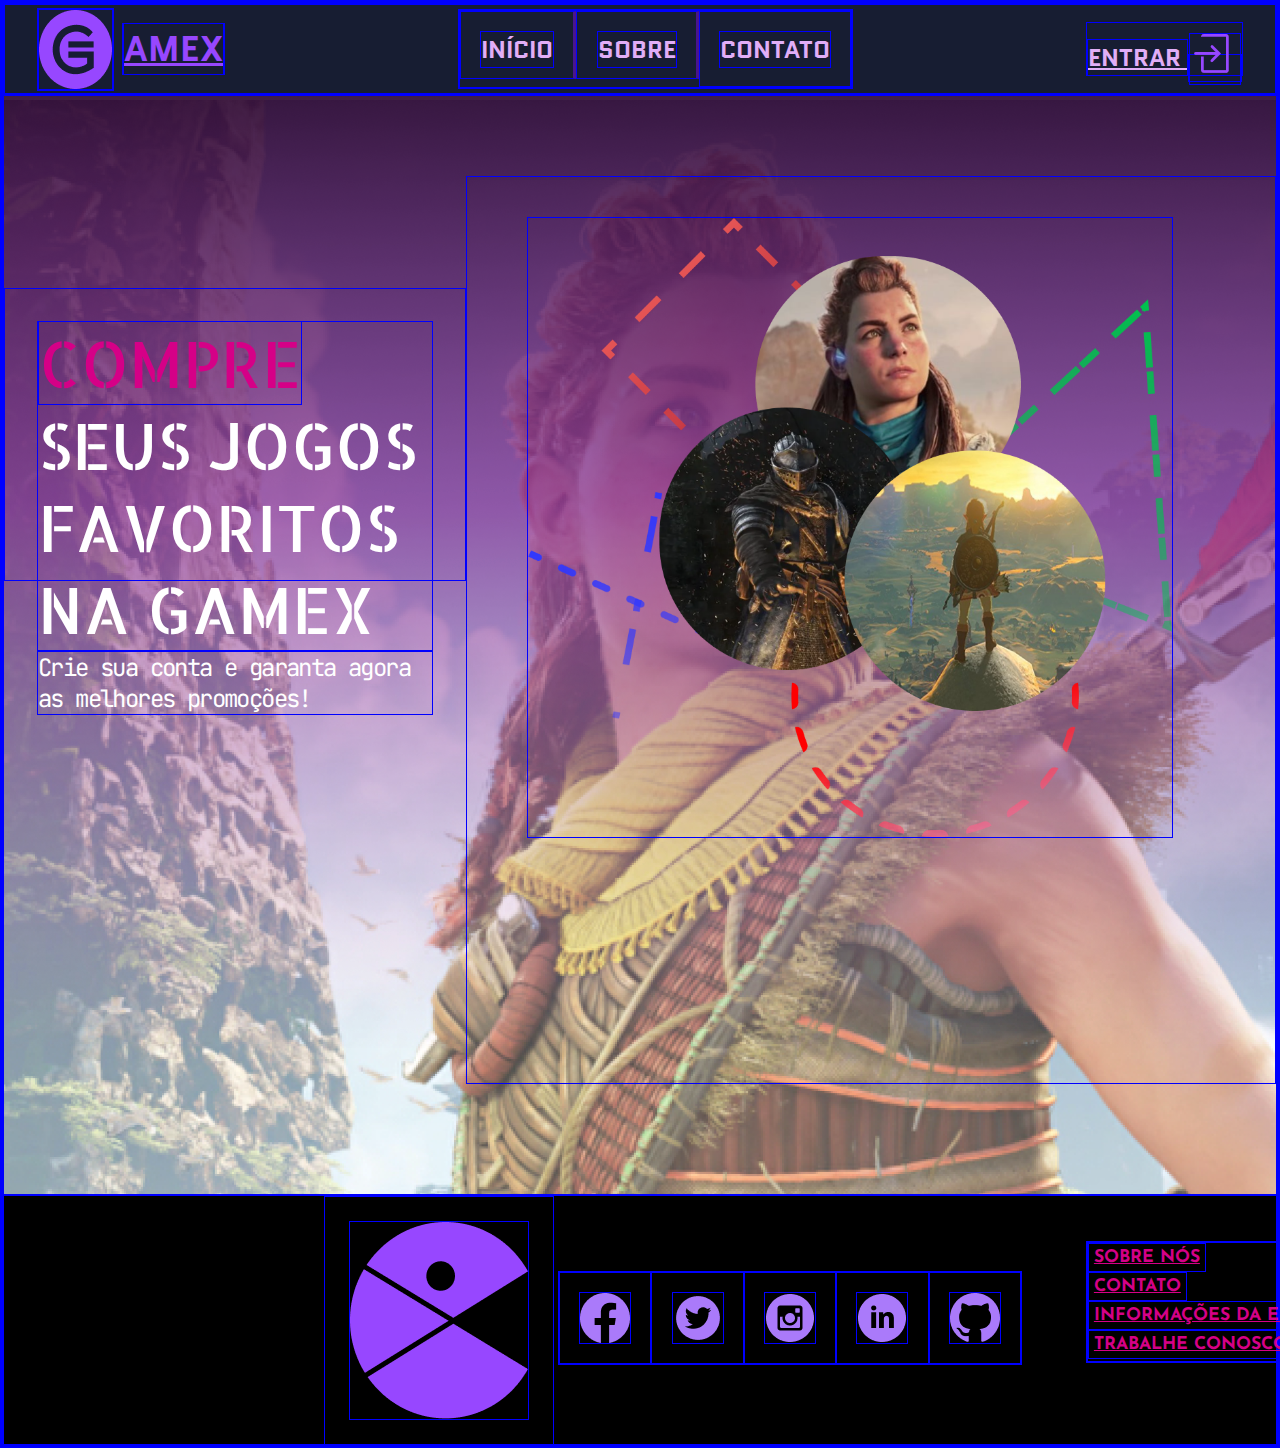
==== index.html @ 3c316b85 "Site finalizado para desktop, finalizando media queries para ser responsivo" ====
<!DOCTYPE html>
<html lang="pt-br">

<head>
    <!-- Meta tags Obrigatórias -->
    <meta charset="utf-8">
    <meta name="viewport" content="width=device-width, initial-scale=1, shrink-to-fit=no">

    <!-- Bootstrap CSS -->
    <link rel="stylesheet" href="https://stackpath.bootstrapcdn.com/bootstrap/4.1.3/css/bootstrap.min.css" integrity="sha384-MCw98/SFnGE8fJT3GXwEOngsV7Zt27NXFoaoApmYm81iuXoPkFOJwJ8ERdknLPMO" crossorigin="anonymous">

    <!-- Font Awesome -->
    <link rel="stylesheet" href="https://use.fontawesome.com/releases/v5.3.1/css/all.css" integrity="sha384-mzrmE5qonljUremFsqc01SB46JvROS7bZs3IO2EmfFsd15uHvIt+Y8vEf7N7fWAU" crossorigin="anonymous">

    <!-- HTML5Shiv -->
    <!--[if lt IE 9]>
      <script src="https://oss.maxcdn.com/html5shiv/3.7.2/html5shiv.min.js"></script>
    <![endif]-->

    <!-- Estilo customizado -->
    <link rel="stylesheet" type="text/css" href="styles.css">



    <title>Stream Search</title>
</head>

<body>

    <main class="container-fluid">
        <header id="header">
            <nav id="navbar">
                <div class="icon">
                    <img src="images/icon2.png">
                </div>
                <div class="logo">
                    <a href="" class="quantico">
                        ameX
                    </a>
                </div>
                <div class="menu quantico">
                    <ul>
                        <li class="border-menu">
                            <a href="">Início</a>
                        </li>
                        <li class="border-menu">
                            <a href="">Sobre</a>
                        </li>
                        <li>
                            <a href="">Contato</a>
                        </li>
                    </ul>
                </div>


                <div class="login">
                    <a href="#" class="quantico">
                        Entrar
                    </a>
                    <a href="" class="img-login"><img src="images/icon-login.png"></a>
                </div>
            </nav>
        </header>

        <section class="conteudo-text">
            <div class="col-5 text1 allerta aumenta-txt">
                <h1 class="">
                    <span>COMPRE</span> SEUS JOGOS FAVORITOS NA GAMEX
                </h1>
                <p class="jet">
                    Crie sua conta e garanta agora as melhores promoções!
                </p>
            </div>
            <div class="img-game retira-img diminuir-width">
                <img src="images/imagem-games.png" class="img-principal diminui-img diminui-img2 diminui-img3 aumentar-img retira-img">
            </div>
        </section>
        <footer id="footer">
            <div id="img-footer">
                <img src="images/icon-footer.png">
            </div>
            <div id="icons-redes">
                <a href=""><img src="images/fbicon.png"></a>
                <a href=""><img src="images/tticon.png"></a>
                <a href=""><img src="images/instaicon.png"></a>
                <a href=""><img src="images/linkicon.png"></a>
                <a href=""><img src="images/giticon.png"></a>
            </div>
            <div id="conteudo-footer" class="josefin">
                <p>
                    <a href="">Sobre nós</a><br>
                    <a href="">Contato</a><br>
                    <a href="">Informações da empresa</a><br>
                    <a href="">Trabalhe conosco</a>
                </p>
            </div>
            <div id="conteudo-footer2" class="josefin">
                <p>
                    <a href="">FAQ</a><br>
                    <a href="">Suporte</a><br>
                    <a href="">CHAT</a>

                </p>
            </div>
        </footer>



    </main>








    <!-- JavaScript (Opcional) -->
    <!-- jQuery primeiro, depois Popper.js, depois Bootstrap JS -->
    <script src="https://code.jquery.com/jquery-3.3.1.slim.min.js" integrity="sha384-q8i/X+965DzO0rT7abK41JStQIAqVgRVzpbzo5smXKp4YfRvH+8abtTE1Pi6jizo" crossorigin="anonymous"></script>
    <script src="https://cdnjs.cloudflare.com/ajax/libs/popper.js/1.14.3/umd/popper.min.js" integrity="sha384-ZMP7rVo3mIykV+2+9J3UJ46jBk0WLaUAdn689aCwoqbBJiSnjAK/l8WvCWPIPm49" crossorigin="anonymous"></script>
    <script src="https://stackpath.bootst\rapcdn.com/bootstrap/4.1.3/js/bootstrap.min.js" integrity="sha384-ChfqqxuZUCnJSK3+MXmPNIyE6ZbWh2IMqE241rYiqJxyMiZ6OW/JmZQ5stwEULTy" crossorigin="anonymous"></script>

    <script type="text/javascript">
    </script>

</body>

</html>
---- styles.css ----
@import url('https://fonts.googleapis.com/css2?family=Allerta+Stencil&family=JetBrains+Mono:ital,wght@0,500;1,500&family=Josefin+Sans:ital,wght@0,300;0,400;0,500;1,600&family=Overpass+Mono:wght@600;700&family=Quantico:ital,wght@0,400;0,700;1,400&family=VT323&display=swap');
    /* fonts */
    
    .allerta {
        font-family: 'Allerta Stencil', sans-serif;
    }
    
    .jet {
        font-family: 'JetBrains Mono', monospace;
    }
    
    .josefin {
        font-family: 'Josefin Sans', sans-serif;
    }
    
    .overpass {
        font-family: 'Overpass Mono', monospace;
    }
    
    .quantico {
        font-family: 'Quantico', sans-serif;
        font-weight: 700;
    }
    
    .vt {
        font-family: 'VT323', monospace;
    }
    /* body */
    
    * {
        margin: 0;
        padding: 0;
        border: 1px solid blue;
        box-sizing: border-box;
        color: white;
        text-transform: uppercase;
    }
    
    body {}
    
    .degrade {
        background-color: linear-gradient(180deg, rgba(47, 10, 53, 0.92) 0%, rgba(132, 43, 147, 0.72) 43.49%, rgba(182, 127, 191, 0.01) 100%);
    }
    
    .container-fluid {
        padding-left: 0;
        padding-right: 0;
    }
    /* navbar */
    
    #navbar {
        width: 100%;
        height: 90px;
        background: #171D32;
        display: inline-flex;
        align-items: center;
    }
    
    #navbar ul {
        list-style: none;
        overflow: hidden;
        margin-bottom: 0px;
    }
    
    #navbar ul li {
        float: left;
        padding: 1.2rem;
        transition: all 0.2s;
    }
    
    #navbar ul li:hover {
        margin-top: 5px;
    }
    
    #navbar ul li a {
        text-decoration: none;
        text-align: center;
        color: #E1AEF7;
        transition: all 0.5s;
    }
    
    #navbar ul li a:hover {
        text-decoration: none;
        text-align: center;
        color: #9747FF;
    }
    
    .menu {
        display: flex;
        position: relative;
        align-items: center;
        justify-content: center;
        margin: auto;
        font-size: 1.5rem;
        font-weight: 700;
    }
    
    .icon {
        position: relative;
        margin-left: 2rem;
    }
    
    .login {
        position: relative;
        margin-right: 2rem;
    }
    
    .logo {
        font-size: 2.2rem;
        color: #9747FF;
        margin-left: 0.50rem;
    }
    
    .logo a {
        font-size: 2.2rem;
        color: #9747FF;
        transition: all 0.5s;
    }
    
    .logo a:hover {
        font-size: 2.2rem;
        color: #E1AEF7;
        text-decoration: none;
    }
    
    .login a {
        color: #E1AEF7;
        transition: all 0.2s;
        font-size: 1.5rem;
    }
    
    .login a:hover {
        color: #9747FF;
        text-decoration: none;
    }
    
    .img-login {
        position: relative;
        top: 10px;
    }
    /* efeitos */
    
    .border-menu {
        border-right: 3px solid #49158d;
        height: 4.2rem;
    }
    /* conteudo */
    
    .conteudo-text {
        display: flex;
        height: 1100px;
        background-image: url(images/body-horizon2.png);
    }
    
    .text1 {
        margin-top: 12rem;
        padding: 2rem;
        height: 293px;
    }
    
    .text1 h1 {
        font-size: 4rem;
        font-weight: 400;
    }
    
    .text1 span {
        color: rgb(213, 0, 135);
    }
    
    .text1 p {
        font-size: 1.5rem;
        text-transform: none;
        letter-spacing: -0.1rem;
    }
    
    .img-game {
        margin-top: 5rem;
        height: 908px;
    }
    /* footer */
    
    #footer {
        height: 250px;
        background: #000;
        padding-left: 20rem;
    }
    
    #img-footer {
        display: inline-flex;
        padding: 1.5rem;
    }
    
    #icons-redes {
        display: inline-flex;
        position: relative;
        top: -80px;
    }
    
    #icons-redes a {
        padding: 1.2rem;
        position: relative;
    }
    
    img {
        vertical-align: bottom;
    }
    
    #conteudo-footer {
        width: 300px;
        height: 122px;
        display: inline-flex;
        position: absolute;
        margin-top: 2.8rem;
        margin-left: 4rem;
        font-size: 1.1rem;
    }
    
    #conteudo-footer p a {
        color: rgb(213, 0, 135);
        display: inline-flex;
        padding: 5px;
        font-weight: 700;
        transition: all 0.5s;
    }
    
    #conteudo-footer p a:hover {
        margin-left: 10px;
        color: #9747FF;
        text-decoration: none;
        background-color: #fff;
        border-radius: 10px;
        box-shadow: 2px 2px 5px rgb(213, 0, 135);
    }
    
    #conteudo-footer2 {
        width: 300px;
        height: 122px;
        display: inline-flex;
        margin-top: 2.8rem;
        float: right;
        margin-left: 25rem;
        font-size: 1.1rem;
        position: absolute;
    }
    
    #conteudo-footer2 p a {
        color: rgb(213, 0, 135);
        display: inline-flex;
        padding: 5px;
        font-weight: 700;
        transition: all 0.5s;
    }
    
    #conteudo-footer2 p a:hover {
        margin-left: 10px;
        color: #9747FF;
        text-decoration: none;
        background-color: #fff;
        border-radius: 10px;
        box-shadow: 2px 2px 5px rgb(213, 0, 135);
    }
    
    #border {
        border: 4px solid #f74df7;
        height: 30px;
        display: inline-flex;
    }
    /* media queries */
    
    .col-1 {
        width: 8.33%;
    }
    
    .col-2 {
        width: 16.66%;
    }
    
    .col-3 {
        width: 25%;
    }
    
    .col-4 {
        width: 33.33%;
    }
    
    .col-5 {
        width: 41.66%;
    }
    
    .col-6 {
        width: 50%;
    }
    
    .col-7 {
        width: 58.33%;
    }
    
    .col-8 {
        width: 66.66%;
    }
    
    .col-9 {
        width: 75%;
    }
    
    .col-10 {
        width: 83.33%;
    }
    
    .col-11 {
        width: 91.66%;
    }
    
    .col-12 {
        width: 100%;
    }
    
    @media screen and (max-width: 1693px) {
        .diminui-img {
            width: 90%;
            border: 1px solid blue;
        }
    }
    
    @media screen and (max-width: 1293px) {
        .diminui-img2 {
            width: 80%;
            top: 40px;
            left: 60px;
            position: relative;
        }
    }
    
    @media (max-width: 1262px) {
        .diminui-img3 {
            top: 80px;
            position: relative;
        }
    }
    
    @media (max-width: 818px) {
        .retira-img {
            /* margin-top: 50%;
            margin-right: 90px; */
        }
        .diminuir-width {
            height: 400px;
            width: 300px;
            margin-top: 30rem;
        }
        .aumentar-img {
            width: 400px;
            left: -250px;
        }
        .aumenta-txt {
            font-size: 3rem;
            width: 900px;
            display: block;
            position: relative;
            margin-left: 8rem;
            margin-top: 15rem;
            height: 300px;
        }
        .aumenta-txt h1 {
            font-size: 3rem;
            width: 30rem;
            text-align: center;
        }
        .aumenta-txt p {
            font-size: 1.5rem;
            width: 30rem;
            text-align: center;
        }
    }
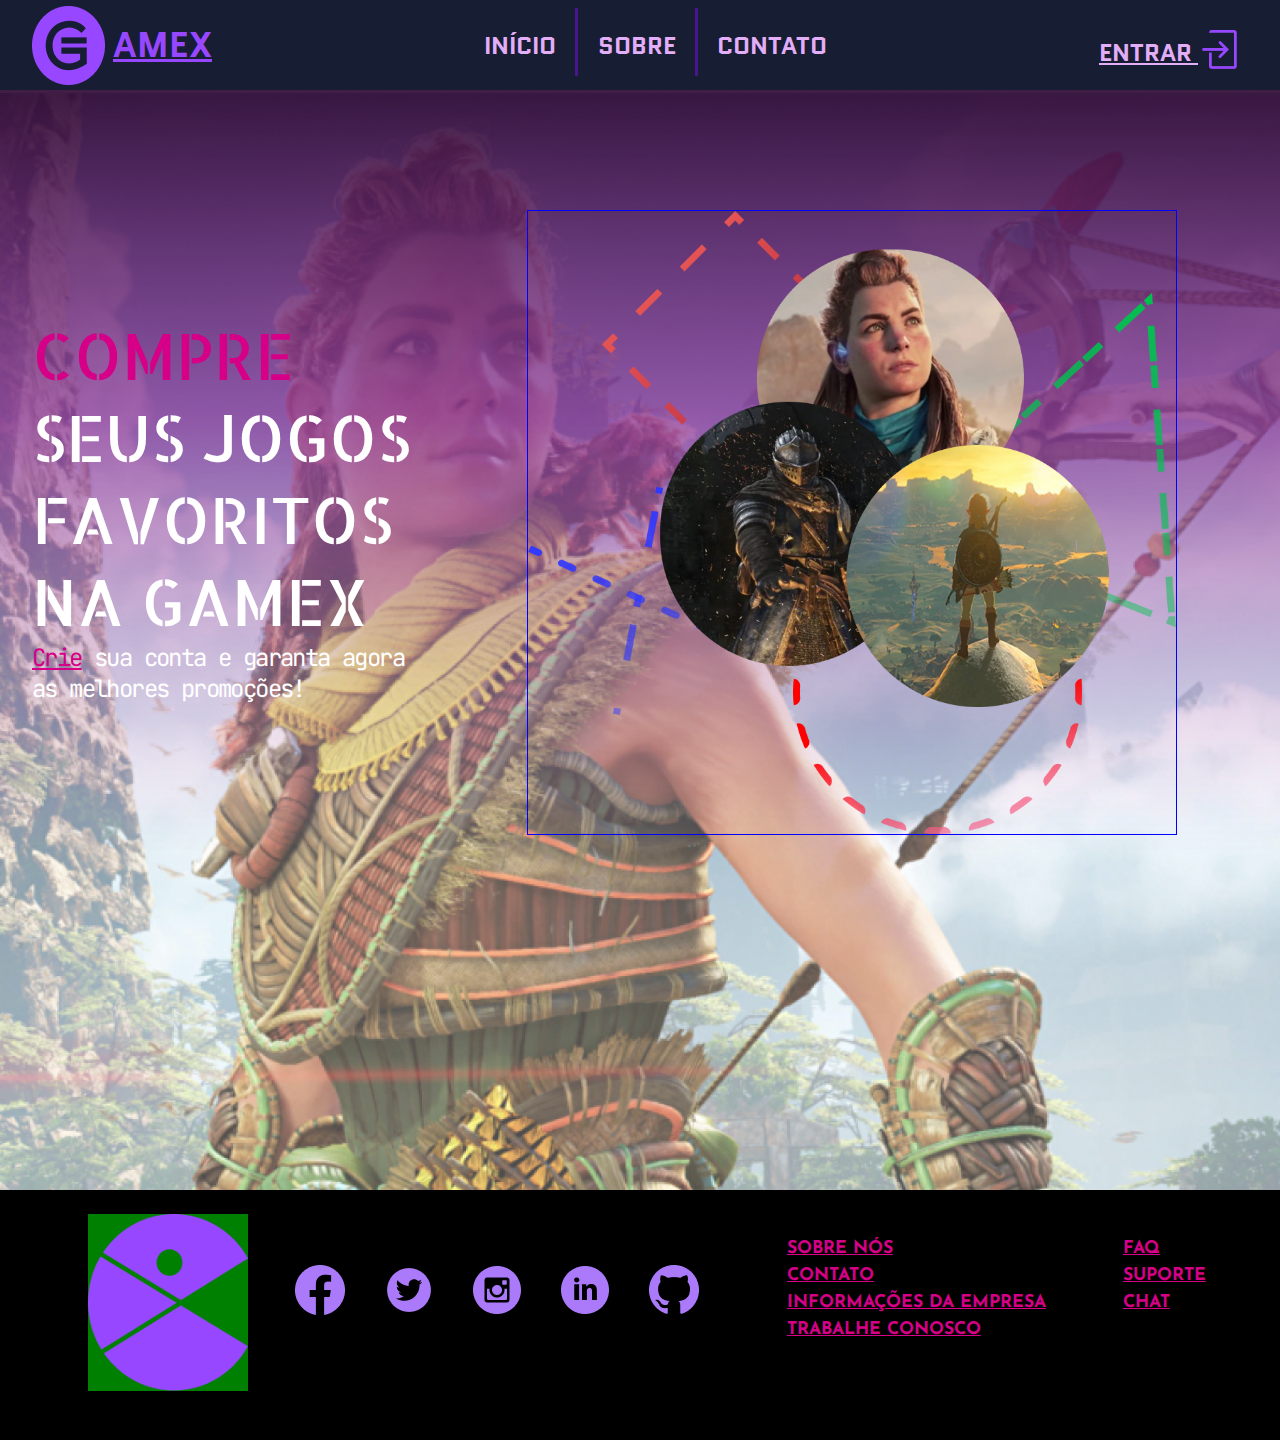
==== commit 12ebb372: "Feito responsivo para desktops" ====
--- a/index.html
+++ b/index.html
@@ -68,7 +68,7 @@
                     <span>COMPRE</span> SEUS JOGOS FAVORITOS NA GAMEX
                 </h1>
                 <p class="jet">
-                    Crie sua conta e garanta agora as melhores promoções!
+                    <a href="">Crie</a> sua conta e garanta agora as melhores promoções!
                 </p>
             </div>
             <div class="img-game retira-img diminuir-width">
@@ -80,11 +80,11 @@
                 <img src="images/icon-footer.png">
             </div>
             <div id="icons-redes">
-                <a href=""><img src="images/fbicon.png"></a>
-                <a href=""><img src="images/tticon.png"></a>
-                <a href=""><img src="images/instaicon.png"></a>
+                <a href="" class="links"><img src="images/fbicon.png"></a>
+                <a href="" class="links"><img src="images/tticon.png" class="retira"></a>
+                <a href="" class="links"><img src="images/instaicon.png"></a>
                 <a href=""><img src="images/linkicon.png"></a>
-                <a href=""><img src="images/giticon.png"></a>
+                <a href="https://github.com/mayzinng"><img src="images/giticon.png"></a>
             </div>
             <div id="conteudo-footer" class="josefin">
                 <p>
@@ -99,6 +99,9 @@
                     <a href="">FAQ</a><br>
                     <a href="">Suporte</a><br>
                     <a href="">CHAT</a>
+                    <span><a href="">Linkedin</a></span>
+                    <span><a href="">Github</a></span>
+
 
                 </p>
             </div>
--- a/styles.css
+++ b/styles.css
@@ -30,10 +30,16 @@
     * {
         margin: 0;
         padding: 0;
-        border: 1px solid blue;
+        /* border: 1px solid blue; */
         box-sizing: border-box;
         color: white;
         text-transform: uppercase;
+    }
+    
+    *,
+     :before,
+     :after {
+        box-sizing: border-box;
     }
     
     body {}
@@ -150,6 +156,8 @@
         display: flex;
         height: 1100px;
         background-image: url(images/body-horizon2.png);
+        background-size: cover;
+        background-position: center;
     }
     
     .text1 {
@@ -173,6 +181,26 @@
         letter-spacing: -0.1rem;
     }
     
+    .text1 p a {
+        font-size: 1.5rem;
+        text-transform: none;
+        letter-spacing: -0.1rem;
+        color: rgb(213, 0, 135);
+        text-decoration: underline;
+        transition: all 0.3s;
+    }
+    
+    .text1 p a:hover {
+        font-size: 1.5rem;
+        text-transform: none;
+        letter-spacing: -0.1rem;
+        color: rgb(170, 69, 221);
+        text-decoration: none;
+        background-color: #fff;
+        border-radius: 10px;
+        padding: 10px;
+    }
+    
     .img-game {
         margin-top: 5rem;
         height: 908px;
@@ -233,7 +261,7 @@
     }
     
     #conteudo-footer2 {
-        width: 300px;
+        width: 100px;
         height: 122px;
         display: inline-flex;
         margin-top: 2.8rem;
@@ -260,6 +288,23 @@
         box-shadow: 2px 2px 5px rgb(213, 0, 135);
     }
     
+    #conteudo-footer2 p span a {
+        color: rgb(213, 0, 135);
+        display: inline-flex;
+        padding: 5px;
+        font-weight: 700;
+        transition: all 0.5s;
+    }
+    
+    #conteudo-footer2 p span a:hover {
+        margin-left: 10px;
+        color: #9747FF;
+        text-decoration: none;
+        background-color: #fff;
+        border-radius: 10px;
+        box-shadow: 2px 2px 5px rgb(213, 0, 135);
+    }
+    
     #border {
         border: 4px solid #f74df7;
         height: 30px;
@@ -314,6 +359,7 @@
     .col-12 {
         width: 100%;
     }
+    /* IMG DO CONTEÚDO PRINCIPAL */
     
     @media screen and (max-width: 1693px) {
         .diminui-img {
@@ -371,4 +417,187 @@
             width: 30rem;
             text-align: center;
         }
+    }
+    /* responsivo footer  */
+    
+    @media (max-width: 1615px) {
+        #img-footer img {
+            width: 10rem;
+            background-color: #fff;
+        }
+        #img-footer {
+            margin-left: -10rem;
+        }
+    }
+    
+    @media (max-width: 1419px) {
+        #img-footer img {
+            width: 10rem;
+            background-color: red;
+        }
+        #img-footer {
+            margin-left: -13rem;
+        }
+    }
+    
+    @media (max-width: 1311px) {
+        #img-footer img {
+            width: 10rem;
+            background-color: green;
+        }
+        #img-footer {
+            margin-left: -16rem;
+        }
+    }
+    
+    @media (max-width: 1237px) {
+        #img-footer img {
+            width: 10rem;
+            background-color: purple;
+        }
+        #img-footer {
+            margin-left: -20rem;
+        }
+    }
+    
+    @media (max-width: 1183px) {
+        #img-footer img {
+            width: 10rem;
+            display: none;
+            background-color: grey;
+        }
+        #icons-redes {
+            /* background-color: #49158d; */
+            top: 50px;
+        }
+    }
+    
+    @media (max-width: 1183px) {
+        #img-footer img {
+            display: block;
+            background-color: grey;
+            width: 0px;
+        }
+        #img-footer {
+            width: 0px;
+            margin-left: 0;
+            display: none;
+        }
+        #icons-redes {
+            /* background-color: #49158d; */
+            top: 50px;
+            left: -10rem;
+        }
+        .links {
+            display: none;
+        }
+        #conteudo-footer {
+            margin-left: -8rem;
+        }
+        #conteudo-footer2 {
+            margin-left: 14rem;
+        }
+    }
+    
+    @media (max-width: 1035px) {
+        .retira {
+            display: none;
+            background-color: grey;
+        }
+        #icons-redes {
+            background-color: black;
+            top: 50px;
+            width: 350px;
+            display: none;
+        }
+        #icons-redes a img {
+            display: none;
+            top: 50px;
+            width: 0px;
+        }
+        #icons-redes .links {
+            display: block;
+            border-radius: 30px;
+            left: -20rem;
+            font-family: 'VT323', monospace;
+            font-size: 1.5rem;
+        }
+        #icons-redes .links:hover {
+            display: block;
+            border-radius: 30px;
+            left: -20rem;
+            font-family: 'VT323', monospace;
+            text-decoration: none;
+        }
+        .img-game .img-principal {
+            padding-top: 10rem;
+        }
+    }
+    
+    @media (max-width: 917px) {
+        #conteudo-footer {
+            margin-left: -90px;
+            background-color: red;
+        }
+        #conteudo-footer2 {
+            left: 280px;
+            background-color: red;
+        }
+    }
+    
+    @media (max-width: 817px) {
+        #conteudo-footer {
+            left: 200px;
+            background-color: green;
+        }
+        #conteudo-footer2 {
+            left: 200px;
+            background-color: red;
+        }
+        #icons-redes .links {
+            display: none;
+            left: -25rem;
+            background-color: purple;
+            width: 0px;
+        }
+        #footer {
+            padding-left: 0px;
+        }
+        .text1 {
+            margin-left: 0;
+            left: 8rem;
+        }
+        .img-game .img-principal {
+            left: -10rem;
+            padding-top: 0;
+        }
+    }
+    
+    @media (min-width: 940px) {
+        #conteudo-footer2 span {
+            display: none;
+            background-color: #9747FF;
+        }
+    }
+    
+    @media (max-width: 690px) {
+        .text1 {
+            width: 200px;
+            left: 5rem;
+        }
+        .text1 h1 {
+            font-size: 2rem;
+            background-color: red;
+        }
+        .text1 p {
+            font-size: 1.3rem;
+            background-color: red;
+        }
+        .aumenta-txt {
+            position: absolute;
+        }
+        .img-game .img-principal {
+            background-color: #49158d;
+            left: 10rem;
+        }
     }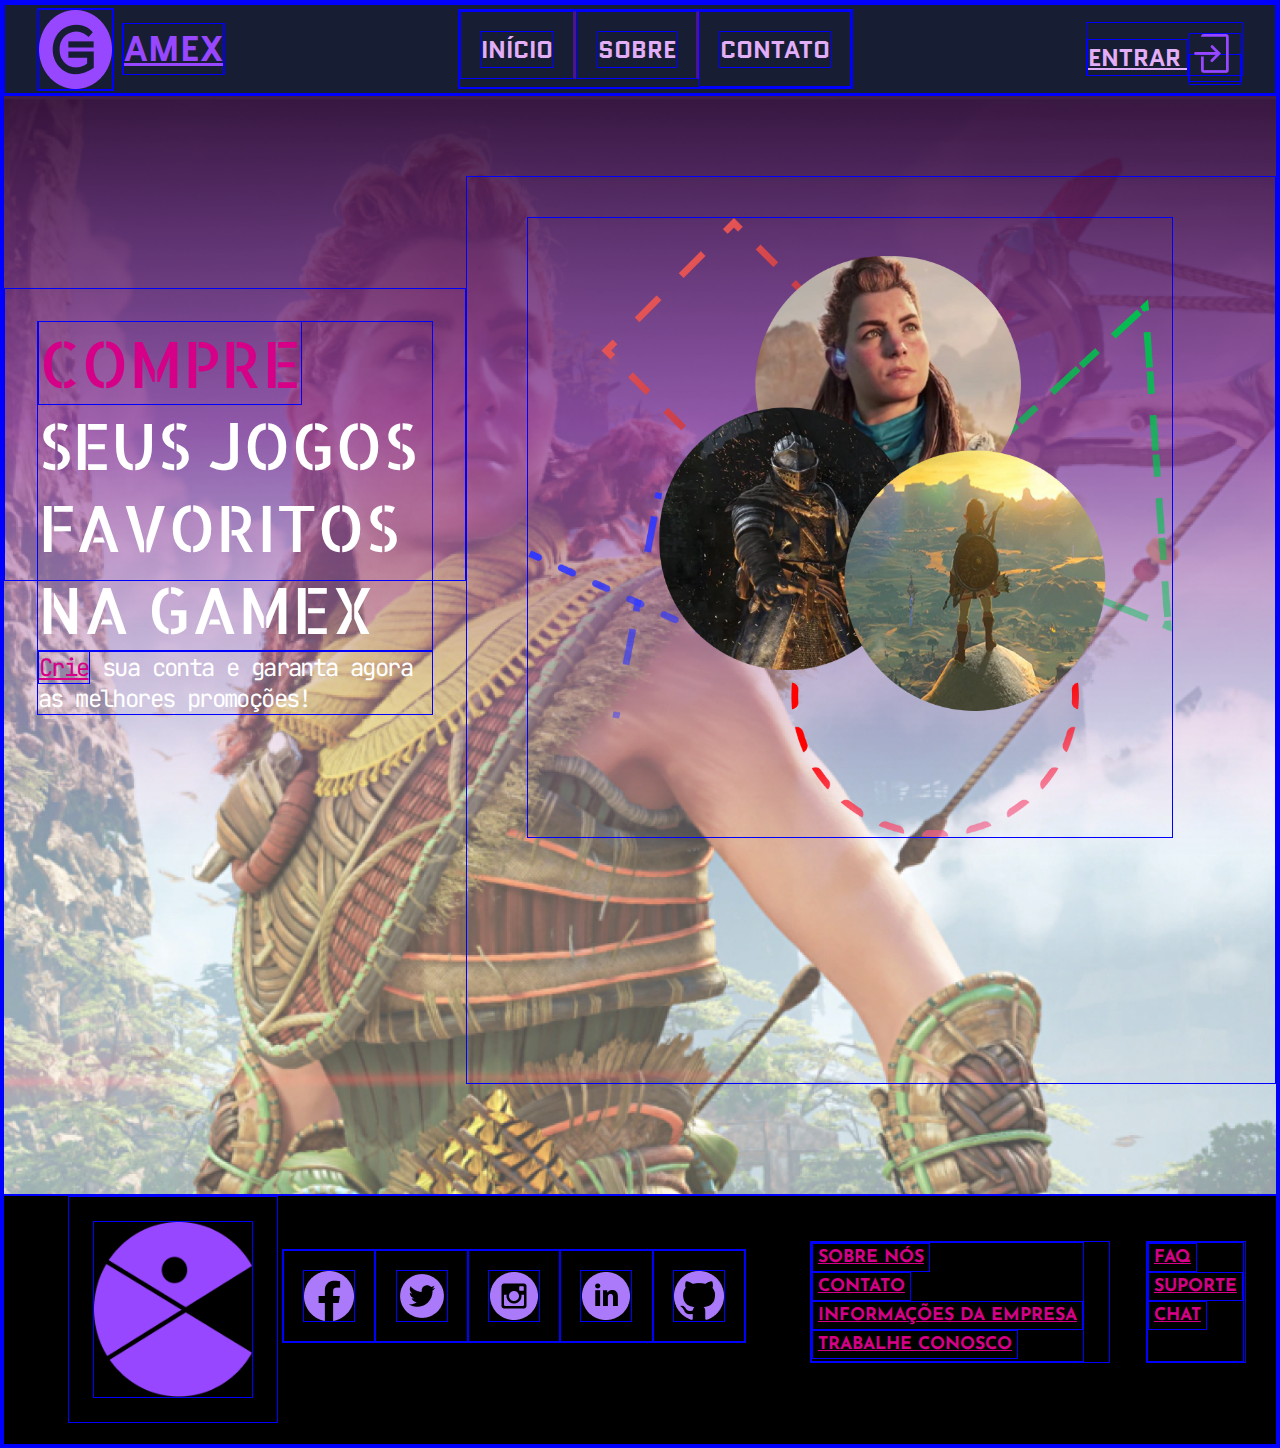
==== commit 3f9503f5: "Feito menu responsivo, falta corrigir layouts do site" ====
--- a/index.html
+++ b/index.html
@@ -19,7 +19,7 @@
 
     <!-- Estilo customizado -->
     <link rel="stylesheet" type="text/css" href="styles.css">
-
+    <script src="script.js"></script>
 
 
     <title>Stream Search</title>
@@ -50,15 +50,29 @@
                             <a href="">Contato</a>
                         </li>
                     </ul>
+                    <div class="login aparece">
+                        <a href="#" class="quantico">
+                            Entrar
+                        </a>
+                        <a href="" class="img-login"><img src="images/icon-login.png"></a>
+                    </div>
                 </div>
 
-
+                <div id="menu-responsivo" class="menu-">
+                    <a href="">Início</a>
+                    <a href="">Sobre</a>
+                    <a href="">Contato</a>
+                    <a href="">Entrar</a>
+                </div>
                 <div class="login">
                     <a href="#" class="quantico">
                         Entrar
                     </a>
                     <a href="" class="img-login"><img src="images/icon-login.png"></a>
                 </div>
+
+                <img src="images/menu.png" class="menu-toggle" onclick="menu()">
+
             </nav>
         </header>
 
@@ -99,10 +113,8 @@
                     <a href="">FAQ</a><br>
                     <a href="">Suporte</a><br>
                     <a href="">CHAT</a>
-                    <span><a href="">Linkedin</a></span>
-                    <span><a href="">Github</a></span>
-
-
+                    <span><a href="https://www.linkedin.com/in/maysa-raquel/">Linkedin</a></span>
+                    <span><a href="https://github.com/mayzinng">Github</a></span>
                 </p>
             </div>
         </footer>
--- a/styles.css
+++ b/styles.css
@@ -1,603 +1,753 @@
-    @import url('https://fonts.googleapis.com/css2?family=Allerta+Stencil&family=JetBrains+Mono:ital,wght@0,500;1,500&family=Josefin+Sans:ital,wght@0,300;0,400;0,500;1,600&family=Overpass+Mono:wght@600;700&family=Quantico:ital,wght@0,400;0,700;1,400&family=VT323&display=swap');
-    /* fonts */
-    
-    .allerta {
-        font-family: 'Allerta Stencil', sans-serif;
-    }
-    
-    .jet {
-        font-family: 'JetBrains Mono', monospace;
-    }
-    
-    .josefin {
-        font-family: 'Josefin Sans', sans-serif;
-    }
-    
-    .overpass {
-        font-family: 'Overpass Mono', monospace;
-    }
-    
-    .quantico {
+@import url('https://fonts.googleapis.com/css2?family=Allerta+Stencil&family=JetBrains+Mono:ital,wght@0,500;1,500&family=Josefin+Sans:ital,wght@0,300;0,400;0,500;1,600&family=Overpass+Mono:wght@600;700&family=Quantico:ital,wght@0,400;0,700;1,400&family=VT323&display=swap');
+
+/* fonts */
+
+.allerta {
+    font-family: 'Allerta Stencil', sans-serif;
+}
+
+.jet {
+    font-family: 'JetBrains Mono', monospace;
+}
+
+.josefin {
+    font-family: 'Josefin Sans', sans-serif;
+}
+
+.overpass {
+    font-family: 'Overpass Mono', monospace;
+}
+
+.quantico {
+    font-family: 'Quantico', sans-serif;
+    font-weight: 700;
+}
+
+.vt {
+    font-family: 'VT323', monospace;
+}
+
+
+/* body */
+
+* {
+    margin: 0;
+    padding: 0;
+    border: 1px solid blue;
+    box-sizing: border-box;
+    color: white;
+    text-transform: uppercase;
+}
+
+*,
+ :before,
+ :after {
+    box-sizing: border-box;
+}
+
+.degrade {
+    background-color: linear-gradient(180deg, rgba(47, 10, 53, 0.92) 0%, rgba(132, 43, 147, 0.72) 43.49%, rgba(182, 127, 191, 0.01) 100%);
+}
+
+.container-fluid {
+    padding-left: 0;
+    padding-right: 0;
+}
+
+
+/* navbar */
+
+#navbar {
+    width: 100%;
+    height: 90px;
+    background: #171D32;
+    display: inline-flex;
+    align-items: center;
+}
+
+#navbar ul {
+    list-style: none;
+    overflow: hidden;
+    margin-bottom: 0px;
+}
+
+#navbar ul li {
+    float: left;
+    padding: 1.2rem;
+    transition: all 0.2s;
+}
+
+#navbar ul li:hover {
+    margin-top: 5px;
+}
+
+#navbar ul li a {
+    text-decoration: none;
+    text-align: center;
+    color: #E1AEF7;
+    transition: all 0.5s;
+}
+
+#navbar ul li a:hover {
+    text-decoration: none;
+    text-align: center;
+    color: #9747FF;
+}
+
+.menu- {
+    display: none;
+}
+
+.menu {
+    display: flex;
+    position: relative;
+    align-items: center;
+    justify-content: center;
+    margin: auto;
+    font-size: 1.5rem;
+    font-weight: 700;
+}
+
+.icon {
+    position: relative;
+    margin-left: 2rem;
+}
+
+.login {
+    position: relative;
+    margin-right: 2rem;
+}
+
+.logo {
+    font-size: 2.2rem;
+    color: #9747FF;
+    margin-left: 0.50rem;
+}
+
+.logo a {
+    font-size: 2.2rem;
+    color: #9747FF;
+    transition: all 0.5s;
+}
+
+.logo a:hover {
+    font-size: 2.2rem;
+    color: #E1AEF7;
+    text-decoration: none;
+}
+
+.login a {
+    color: #E1AEF7;
+    transition: all 0.2s;
+    font-size: 1.5rem;
+}
+
+.login a:hover {
+    color: #9747FF;
+    text-decoration: none;
+}
+
+.img-login {
+    position: relative;
+    top: 10px;
+}
+
+.checkbtn {
+    font-size: 3rem;
+    float: right;
+    color: #49158d;
+    cursor: pointer;
+    display: none;
+}
+
+.aparece-menu {
+    display: none;
+}
+
+.aparece {
+    display: none;
+}
+
+.menu-toggle {
+    display: none;
+}
+
+
+/* efeitos */
+
+.border-menu {
+    border-right: 3px solid #49158d;
+    height: 4.2rem;
+}
+
+
+/* conteudo */
+
+.conteudo-text {
+    display: flex;
+    height: 1100px;
+    background-image: url(images/body-horizon2.png);
+    background-size: cover;
+    background-position: center;
+}
+
+.text1 {
+    margin-top: 12rem;
+    padding: 2rem;
+    height: 293px;
+}
+
+.text1 h1 {
+    font-size: 4rem;
+    font-weight: 400;
+}
+
+.text1 span {
+    color: rgb(213, 0, 135);
+}
+
+.text1 p {
+    font-size: 1.5rem;
+    text-transform: none;
+    letter-spacing: -0.1rem;
+}
+
+.text1 p a {
+    font-size: 1.5rem;
+    text-transform: none;
+    letter-spacing: -0.1rem;
+    color: rgb(213, 0, 135);
+    text-decoration: underline;
+    transition: all 0.3s;
+}
+
+.text1 p a:hover {
+    font-size: 1.5rem;
+    text-transform: none;
+    letter-spacing: -0.1rem;
+    color: rgb(170, 69, 221);
+    text-decoration: none;
+    background-color: #fff;
+    border-radius: 10px;
+    padding: 10px;
+}
+
+.img-game {
+    margin-top: 5rem;
+    height: 908px;
+}
+
+
+/* footer */
+
+#footer {
+    height: 250px;
+    background: #000;
+    padding-left: 20rem;
+}
+
+#img-footer {
+    display: inline-flex;
+    padding: 1.5rem;
+}
+
+#icons-redes {
+    display: inline-flex;
+    position: relative;
+    top: -80px;
+}
+
+#icons-redes a {
+    padding: 1.2rem;
+    position: relative;
+}
+
+img {
+    vertical-align: bottom;
+}
+
+#conteudo-footer {
+    width: 300px;
+    height: 122px;
+    display: inline-flex;
+    position: absolute;
+    margin-top: 2.8rem;
+    margin-left: 4rem;
+    font-size: 1.1rem;
+}
+
+#conteudo-footer p a {
+    color: rgb(213, 0, 135);
+    display: inline-flex;
+    padding: 5px;
+    font-weight: 700;
+    transition: all 0.5s;
+}
+
+#conteudo-footer p a:hover {
+    margin-left: 10px;
+    color: #9747FF;
+    text-decoration: none;
+    background-color: #fff;
+    border-radius: 10px;
+    box-shadow: 2px 2px 5px rgb(213, 0, 135);
+}
+
+#conteudo-footer2 {
+    width: 100px;
+    height: 122px;
+    display: inline-flex;
+    margin-top: 2.8rem;
+    float: right;
+    margin-left: 25rem;
+    font-size: 1.1rem;
+    position: absolute;
+}
+
+#conteudo-footer2 p a {
+    color: rgb(213, 0, 135);
+    display: inline-flex;
+    padding: 5px;
+    font-weight: 700;
+    transition: all 0.5s;
+}
+
+#conteudo-footer2 p a:hover {
+    margin-left: 10px;
+    color: #9747FF;
+    text-decoration: none;
+    background-color: #fff;
+    border-radius: 10px;
+    box-shadow: 2px 2px 5px rgb(213, 0, 135);
+}
+
+#conteudo-footer2 p span a {
+    color: rgb(213, 0, 135);
+    display: inline-flex;
+    padding: 5px;
+    font-weight: 700;
+    transition: all 0.5s;
+}
+
+#conteudo-footer2 p span a:hover {
+    margin-left: 10px;
+    color: #9747FF;
+    text-decoration: none;
+    background-color: #fff;
+    border-radius: 10px;
+    box-shadow: 2px 2px 5px rgb(213, 0, 135);
+}
+
+#border {
+    border: 4px solid #f74df7;
+    height: 30px;
+    display: inline-flex;
+}
+
+
+/* media queries */
+
+.col-1 {
+    width: 8.33%;
+}
+
+.col-2 {
+    width: 16.66%;
+}
+
+.col-3 {
+    width: 25%;
+}
+
+.col-4 {
+    width: 33.33%;
+}
+
+.col-5 {
+    width: 41.66%;
+}
+
+.col-6 {
+    width: 50%;
+}
+
+.col-7 {
+    width: 58.33%;
+}
+
+.col-8 {
+    width: 66.66%;
+}
+
+.col-9 {
+    width: 75%;
+}
+
+.col-10 {
+    width: 83.33%;
+}
+
+.col-11 {
+    width: 91.66%;
+}
+
+.col-12 {
+    width: 100%;
+}
+
+
+/* IMG DO CONTEÚDO PRINCIPAL */
+
+@media screen and (max-width: 1693px) {
+    .diminui-img {
+        width: 90%;
+        /* border: 1px solid blue; */
+    }
+}
+
+@media screen and (max-width: 1293px) {
+    .diminui-img2 {
+        width: 80%;
+        top: 40px;
+        left: 60px;
+        position: relative;
+    }
+}
+
+@media (max-width: 1262px) {
+    .diminui-img3 {
+        top: 80px;
+        position: relative;
+    }
+}
+
+@media (max-width: 818px) {
+    .diminuir-width {
+        height: 400px;
+        width: 300px;
+        margin-top: 30rem;
+    }
+    .aumentar-img {
+        width: 400px;
+        left: -250px;
+    }
+    .aumenta-txt {
+        font-size: 3rem;
+        width: 900px;
+        display: block;
+        position: relative;
+        margin-left: 8rem;
+        margin-top: 15rem;
+        height: 300px;
+    }
+    .aumenta-txt h1 {
+        font-size: 3rem;
+        width: 30rem;
+        text-align: center;
+    }
+    .aumenta-txt p {
+        font-size: 1.5rem;
+        width: 30rem;
+        text-align: center;
+    }
+}
+
+
+/* responsivo footer  */
+
+@media (max-width: 1615px) {
+    #img-footer img {
+        width: 10rem;
+        /* background-color: #fff; */
+    }
+    #img-footer {
+        margin-left: -10rem;
+    }
+}
+
+@media (max-width: 1419px) {
+    #img-footer img {
+        width: 10rem;
+        /* background-color: red; */
+    }
+    #img-footer {
+        margin-left: -13rem;
+    }
+}
+
+@media (max-width: 1311px) {
+    #img-footer img {
+        width: 10rem;
+        /* background-color: green; */
+    }
+    #img-footer {
+        margin-left: -16rem;
+    }
+}
+
+@media (max-width: 1237px) {
+    #img-footer img {
+        width: 10rem;
+        /* background-color: purple; */
+    }
+    #img-footer {
+        margin-left: -20rem;
+    }
+}
+
+@media (max-width: 1183px) {
+    #img-footer img {
+        width: 10rem;
+        display: none;
+        /* background-color: grey; */
+    }
+    #icons-redes {
+        /* background-color: #49158d; */
+        top: 50px;
+    }
+}
+
+@media (max-width: 1183px) {
+    #img-footer img {
+        display: block;
+        /* background-color: grey; */
+        width: 0px;
+    }
+    #img-footer {
+        width: 0px;
+        margin-left: 0;
+        display: none;
+    }
+    #icons-redes {
+        /* background-color: #49158d; */
+        top: 50px;
+        left: -10rem;
+    }
+    .links {
+        display: none;
+    }
+    #conteudo-footer {
+        margin-left: -8rem;
+    }
+    #conteudo-footer2 {
+        margin-left: 14rem;
+    }
+}
+
+@media (max-width: 1035px) {
+    .retira {
+        display: none;
+        /* background-color: grey; */
+    }
+    #icons-redes {
+        /* background-color: black; */
+        top: 50px;
+        width: 350px;
+        display: none;
+    }
+    #icons-redes a img {
+        display: none;
+        top: 50px;
+        width: 0px;
+    }
+    #icons-redes .links {
+        display: block;
+        border-radius: 30px;
+        left: -20rem;
+        font-family: 'VT323', monospace;
+        font-size: 1.5rem;
+    }
+    #icons-redes .links:hover {
+        display: block;
+        border-radius: 30px;
+        left: -20rem;
+        font-family: 'VT323', monospace;
+        text-decoration: none;
+    }
+    .img-game .img-principal {
+        padding-top: 10rem;
+    }
+}
+
+@media (max-width: 917px) {
+    #conteudo-footer {
+        margin-left: -90px;
+        /* background-color: red; */
+    }
+    #conteudo-footer2 {
+        left: 280px;
+        /* background-color: red; */
+    }
+}
+
+@media (max-width: 817px) {
+    #conteudo-footer {
+        left: 200px;
+        /* background-color: green; */
+    }
+    #conteudo-footer2 {
+        left: 200px;
+        /* background-color: red; */
+    }
+    #icons-redes .links {
+        display: none;
+        left: -25rem;
+        /* background-color: purple; */
+        width: 0px;
+    }
+    #footer {
+        padding-left: 0px;
+    }
+    .text1 {
+        margin-left: 0;
+        left: 8rem;
+    }
+    .img-game .img-principal {
+        left: -10rem;
+        padding-top: 0;
+    }
+}
+
+@media (min-width: 940px) {
+    #conteudo-footer2 span {
+        display: none;
+        /* background-color: #9747FF; */
+    }
+}
+
+@media (max-width: 690px) {
+    .text1 {
+        width: 100%;
+        left: 5rem;
+        display: block;
+        margin: 11.7rem 20px 0px 8rem;
+    }
+    .text1 h1 {
+        font-size: 2rem;
+        /* background-color: red; */
+        width: 100%;
+    }
+    .text1 p {
+        font-size: 1.3rem;
+        /* background-color: red; */
+        width: 100%;
+    }
+    .aumenta-txt {
+        position: absolute;
+    }
+    .img-game .img-principal {
+        /* background-color: #49158d; */
+        left: 9rem;
+        width: 90%;
+        top: 12rem;
+    }
+    #conteudo-footer {
+        left: 17rem;
+        width: min-content;
+    }
+    #conteudo-footer p {
+        font-size: 1rem;
+        margin-left: inherit;
+    }
+    #conteudo-footer2 {
+        left: 17rem;
+        width: min-content;
+        margin-left: inherit;
+    }
+}
+
+@media (max-width: 830px) {
+    .logo {
+        display: none;
+    }
+    .icon img {
+        width: 50px;
+    }
+}
+
+@media (max-width: 700px) {
+    .menu-toggle {
+        display: block;
+        cursor: pointer;
+    }
+    #navbar ul {
+        display: none;
+    }
+    .login {
+        display: none;
+    }
+    .menu-responsivo {
+        display: block;
+        margin-top: 15rem;
+        width: 20rem;
+        background: #171D32;
+        height: 300px;
+        border-bottom-left-radius: 40px;
+        box-shadow: -2px 1px 10px #49158d;
+    }
+    .menu-responsivo a {
+        display: block;
+        border-right: 3px solid #49158d;
+        float: none;
+        padding: 20px;
+        color: #9747FF;
+        text-decoration: none;
+        transition: all 0.5s;
         font-family: 'Quantico', sans-serif;
         font-weight: 700;
     }
-    
-    .vt {
-        font-family: 'VT323', monospace;
-    }
-    /* body */
-    
-    * {
-        margin: 0;
-        padding: 0;
-        /* border: 1px solid blue; */
-        box-sizing: border-box;
-        color: white;
-        text-transform: uppercase;
-    }
-    
-    *,
-     :before,
-     :after {
-        box-sizing: border-box;
-    }
-    
-    body {}
-    
-    .degrade {
-        background-color: linear-gradient(180deg, rgba(47, 10, 53, 0.92) 0%, rgba(132, 43, 147, 0.72) 43.49%, rgba(182, 127, 191, 0.01) 100%);
-    }
-    
-    .container-fluid {
-        padding-left: 0;
-        padding-right: 0;
-    }
-    /* navbar */
-    
-    #navbar {
-        width: 100%;
-        height: 90px;
-        background: #171D32;
-        display: inline-flex;
-        align-items: center;
-    }
-    
-    #navbar ul {
-        list-style: none;
-        overflow: hidden;
-        margin-bottom: 0px;
-    }
-    
-    #navbar ul li {
-        float: left;
-        padding: 1.2rem;
-        transition: all 0.2s;
-    }
-    
-    #navbar ul li:hover {
-        margin-top: 5px;
-    }
-    
-    #navbar ul li a {
+    .menu-responsivo a:hover {
+        font-size: 1.2rem;
         text-decoration: none;
+        color: #9747FF;
+        background-color: #fff;
+    }
+    .menu-responsivo a img {
+        display: block;
+    }
+}
+
+@media screen and (min-width: 700px) {
+    #menu-responsivo {
+        display: none !important;
+        background-color: #f74df7;
+    }
+}
+
+
+/* celulares */
+
+@media (max-width: 430px) {
+    .text1 h1 {
+        font-size: 2.8rem;
+        /* background-color: red; */
+        margin-left: -1rem;
+        width: min-content;
+        margin-top: -7rem;
+    }
+    .text1 {
+        width: 1000px;
         text-align: center;
-        color: #E1AEF7;
-        transition: all 0.5s;
-    }
-    
-    #navbar ul li a:hover {
-        text-decoration: none;
+    }
+    .text1 p {
+        width: 200px;
         text-align: center;
-        color: #9747FF;
-    }
-    
-    .menu {
-        display: flex;
-        position: relative;
-        align-items: center;
-        justify-content: center;
-        margin: auto;
-        font-size: 1.5rem;
-        font-weight: 700;
-    }
-    
-    .icon {
-        position: relative;
-        margin-left: 2rem;
-    }
-    
-    .login {
-        position: relative;
-        margin-right: 2rem;
-    }
-    
-    .logo {
-        font-size: 2.2rem;
-        color: #9747FF;
-        margin-left: 0.50rem;
-    }
-    
-    .logo a {
-        font-size: 2.2rem;
-        color: #9747FF;
-        transition: all 0.5s;
-    }
-    
-    .logo a:hover {
-        font-size: 2.2rem;
-        color: #E1AEF7;
-        text-decoration: none;
-    }
-    
-    .login a {
-        color: #E1AEF7;
-        transition: all 0.2s;
-        font-size: 1.5rem;
-    }
-    
-    .login a:hover {
-        color: #9747FF;
-        text-decoration: none;
-    }
-    
-    .img-login {
-        position: relative;
-        top: 10px;
-    }
-    /* efeitos */
-    
-    .border-menu {
-        border-right: 3px solid #49158d;
-        height: 4.2rem;
-    }
-    /* conteudo */
-    
-    .conteudo-text {
-        display: flex;
-        height: 1100px;
-        background-image: url(images/body-horizon2.png);
-        background-size: cover;
-        background-position: center;
-    }
-    
-    .text1 {
-        margin-top: 12rem;
-        padding: 2rem;
-        height: 293px;
-    }
-    
-    .text1 h1 {
-        font-size: 4rem;
-        font-weight: 400;
-    }
-    
-    .text1 span {
-        color: rgb(213, 0, 135);
-    }
-    
-    .text1 p {
-        font-size: 1.5rem;
-        text-transform: none;
-        letter-spacing: -0.1rem;
-    }
-    
-    .text1 p a {
-        font-size: 1.5rem;
-        text-transform: none;
-        letter-spacing: -0.1rem;
-        color: rgb(213, 0, 135);
-        text-decoration: underline;
-        transition: all 0.3s;
-    }
-    
-    .text1 p a:hover {
-        font-size: 1.5rem;
-        text-transform: none;
-        letter-spacing: -0.1rem;
-        color: rgb(170, 69, 221);
-        text-decoration: none;
-        background-color: #fff;
-        border-radius: 10px;
-        padding: 10px;
-    }
-    
-    .img-game {
-        margin-top: 5rem;
-        height: 908px;
-    }
-    /* footer */
-    
-    #footer {
-        height: 250px;
-        background: #000;
-        padding-left: 20rem;
-    }
-    
-    #img-footer {
-        display: inline-flex;
-        padding: 1.5rem;
-    }
-    
-    #icons-redes {
-        display: inline-flex;
-        position: relative;
-        top: -80px;
-    }
-    
-    #icons-redes a {
-        padding: 1.2rem;
-        position: relative;
-    }
-    
-    img {
-        vertical-align: bottom;
-    }
-    
+        margin-left: 0;
+    }
+    .img-game .img-principal {
+        /* background-color: #49158d; */
+        left: 0rem;
+        padding: 20px;
+    }
     #conteudo-footer {
-        width: 300px;
-        height: 122px;
-        display: inline-flex;
-        position: absolute;
-        margin-top: 2.8rem;
-        margin-left: 4rem;
-        font-size: 1.1rem;
-    }
-    
-    #conteudo-footer p a {
-        color: rgb(213, 0, 135);
-        display: inline-flex;
-        padding: 5px;
-        font-weight: 700;
-        transition: all 0.5s;
-    }
-    
-    #conteudo-footer p a:hover {
-        margin-left: 10px;
-        color: #9747FF;
-        text-decoration: none;
-        background-color: #fff;
-        border-radius: 10px;
-        box-shadow: 2px 2px 5px rgb(213, 0, 135);
-    }
-    
+        width: min-content;
+    }
+    #conteudo-footer p {
+        font-size: 1rem;
+        margin-left: inherit;
+    }
     #conteudo-footer2 {
-        width: 100px;
-        height: 122px;
-        display: inline-flex;
-        margin-top: 2.8rem;
-        float: right;
-        margin-left: 25rem;
-        font-size: 1.1rem;
-        position: absolute;
-    }
-    
-    #conteudo-footer2 p a {
-        color: rgb(213, 0, 135);
-        display: inline-flex;
-        padding: 5px;
-        font-weight: 700;
-        transition: all 0.5s;
-    }
-    
-    #conteudo-footer2 p a:hover {
-        margin-left: 10px;
-        color: #9747FF;
-        text-decoration: none;
-        background-color: #fff;
-        border-radius: 10px;
-        box-shadow: 2px 2px 5px rgb(213, 0, 135);
-    }
-    
-    #conteudo-footer2 p span a {
-        color: rgb(213, 0, 135);
-        display: inline-flex;
-        padding: 5px;
-        font-weight: 700;
-        transition: all 0.5s;
-    }
-    
-    #conteudo-footer2 p span a:hover {
-        margin-left: 10px;
-        color: #9747FF;
-        text-decoration: none;
-        background-color: #fff;
-        border-radius: 10px;
-        box-shadow: 2px 2px 5px rgb(213, 0, 135);
-    }
-    
-    #border {
-        border: 4px solid #f74df7;
-        height: 30px;
-        display: inline-flex;
-    }
-    /* media queries */
-    
-    .col-1 {
-        width: 8.33%;
-    }
-    
-    .col-2 {
-        width: 16.66%;
-    }
-    
-    .col-3 {
-        width: 25%;
-    }
-    
-    .col-4 {
-        width: 33.33%;
-    }
-    
-    .col-5 {
-        width: 41.66%;
-    }
-    
-    .col-6 {
-        width: 50%;
-    }
-    
-    .col-7 {
-        width: 58.33%;
-    }
-    
-    .col-8 {
-        width: 66.66%;
-    }
-    
-    .col-9 {
-        width: 75%;
-    }
-    
-    .col-10 {
-        width: 83.33%;
-    }
-    
-    .col-11 {
-        width: 91.66%;
-    }
-    
-    .col-12 {
-        width: 100%;
-    }
-    /* IMG DO CONTEÚDO PRINCIPAL */
-    
-    @media screen and (max-width: 1693px) {
-        .diminui-img {
-            width: 90%;
-            border: 1px solid blue;
-        }
-    }
-    
-    @media screen and (max-width: 1293px) {
-        .diminui-img2 {
-            width: 80%;
-            top: 40px;
-            left: 60px;
-            position: relative;
-        }
-    }
-    
-    @media (max-width: 1262px) {
-        .diminui-img3 {
-            top: 80px;
-            position: relative;
-        }
-    }
-    
-    @media (max-width: 818px) {
-        .retira-img {
-            /* margin-top: 50%;
-            margin-right: 90px; */
-        }
-        .diminuir-width {
-            height: 400px;
-            width: 300px;
-            margin-top: 30rem;
-        }
-        .aumentar-img {
-            width: 400px;
-            left: -250px;
-        }
-        .aumenta-txt {
-            font-size: 3rem;
-            width: 900px;
-            display: block;
-            position: relative;
-            margin-left: 8rem;
-            margin-top: 15rem;
-            height: 300px;
-        }
-        .aumenta-txt h1 {
-            font-size: 3rem;
-            width: 30rem;
-            text-align: center;
-        }
-        .aumenta-txt p {
-            font-size: 1.5rem;
-            width: 30rem;
-            text-align: center;
-        }
-    }
-    /* responsivo footer  */
-    
-    @media (max-width: 1615px) {
-        #img-footer img {
-            width: 10rem;
-            background-color: #fff;
-        }
-        #img-footer {
-            margin-left: -10rem;
-        }
-    }
-    
-    @media (max-width: 1419px) {
-        #img-footer img {
-            width: 10rem;
-            background-color: red;
-        }
-        #img-footer {
-            margin-left: -13rem;
-        }
-    }
-    
-    @media (max-width: 1311px) {
-        #img-footer img {
-            width: 10rem;
-            background-color: green;
-        }
-        #img-footer {
-            margin-left: -16rem;
-        }
-    }
-    
-    @media (max-width: 1237px) {
-        #img-footer img {
-            width: 10rem;
-            background-color: purple;
-        }
-        #img-footer {
-            margin-left: -20rem;
-        }
-    }
-    
-    @media (max-width: 1183px) {
-        #img-footer img {
-            width: 10rem;
-            display: none;
-            background-color: grey;
-        }
-        #icons-redes {
-            /* background-color: #49158d; */
-            top: 50px;
-        }
-    }
-    
-    @media (max-width: 1183px) {
-        #img-footer img {
-            display: block;
-            background-color: grey;
-            width: 0px;
-        }
-        #img-footer {
-            width: 0px;
-            margin-left: 0;
-            display: none;
-        }
-        #icons-redes {
-            /* background-color: #49158d; */
-            top: 50px;
-            left: -10rem;
-        }
-        .links {
-            display: none;
-        }
-        #conteudo-footer {
-            margin-left: -8rem;
-        }
-        #conteudo-footer2 {
-            margin-left: 14rem;
-        }
-    }
-    
-    @media (max-width: 1035px) {
-        .retira {
-            display: none;
-            background-color: grey;
-        }
-        #icons-redes {
-            background-color: black;
-            top: 50px;
-            width: 350px;
-            display: none;
-        }
-        #icons-redes a img {
-            display: none;
-            top: 50px;
-            width: 0px;
-        }
-        #icons-redes .links {
-            display: block;
-            border-radius: 30px;
-            left: -20rem;
-            font-family: 'VT323', monospace;
-            font-size: 1.5rem;
-        }
-        #icons-redes .links:hover {
-            display: block;
-            border-radius: 30px;
-            left: -20rem;
-            font-family: 'VT323', monospace;
-            text-decoration: none;
-        }
-        .img-game .img-principal {
-            padding-top: 10rem;
-        }
-    }
-    
-    @media (max-width: 917px) {
-        #conteudo-footer {
-            margin-left: -90px;
-            background-color: red;
-        }
-        #conteudo-footer2 {
-            left: 280px;
-            background-color: red;
-        }
-    }
-    
-    @media (max-width: 817px) {
-        #conteudo-footer {
-            left: 200px;
-            background-color: green;
-        }
-        #conteudo-footer2 {
-            left: 200px;
-            background-color: red;
-        }
-        #icons-redes .links {
-            display: none;
-            left: -25rem;
-            background-color: purple;
-            width: 0px;
-        }
-        #footer {
-            padding-left: 0px;
-        }
-        .text1 {
-            margin-left: 0;
-            left: 8rem;
-        }
-        .img-game .img-principal {
-            left: -10rem;
-            padding-top: 0;
-        }
-    }
-    
-    @media (min-width: 940px) {
-        #conteudo-footer2 span {
-            display: none;
-            background-color: #9747FF;
-        }
-    }
-    
-    @media (max-width: 690px) {
-        .text1 {
-            width: 200px;
-            left: 5rem;
-        }
-        .text1 h1 {
-            font-size: 2rem;
-            background-color: red;
-        }
-        .text1 p {
-            font-size: 1.3rem;
-            background-color: red;
-        }
-        .aumenta-txt {
-            position: absolute;
-        }
-        .img-game .img-principal {
-            background-color: #49158d;
-            left: 10rem;
-        }
-    }+        width: min-content;
+        margin-left: inherit;
+    }
+}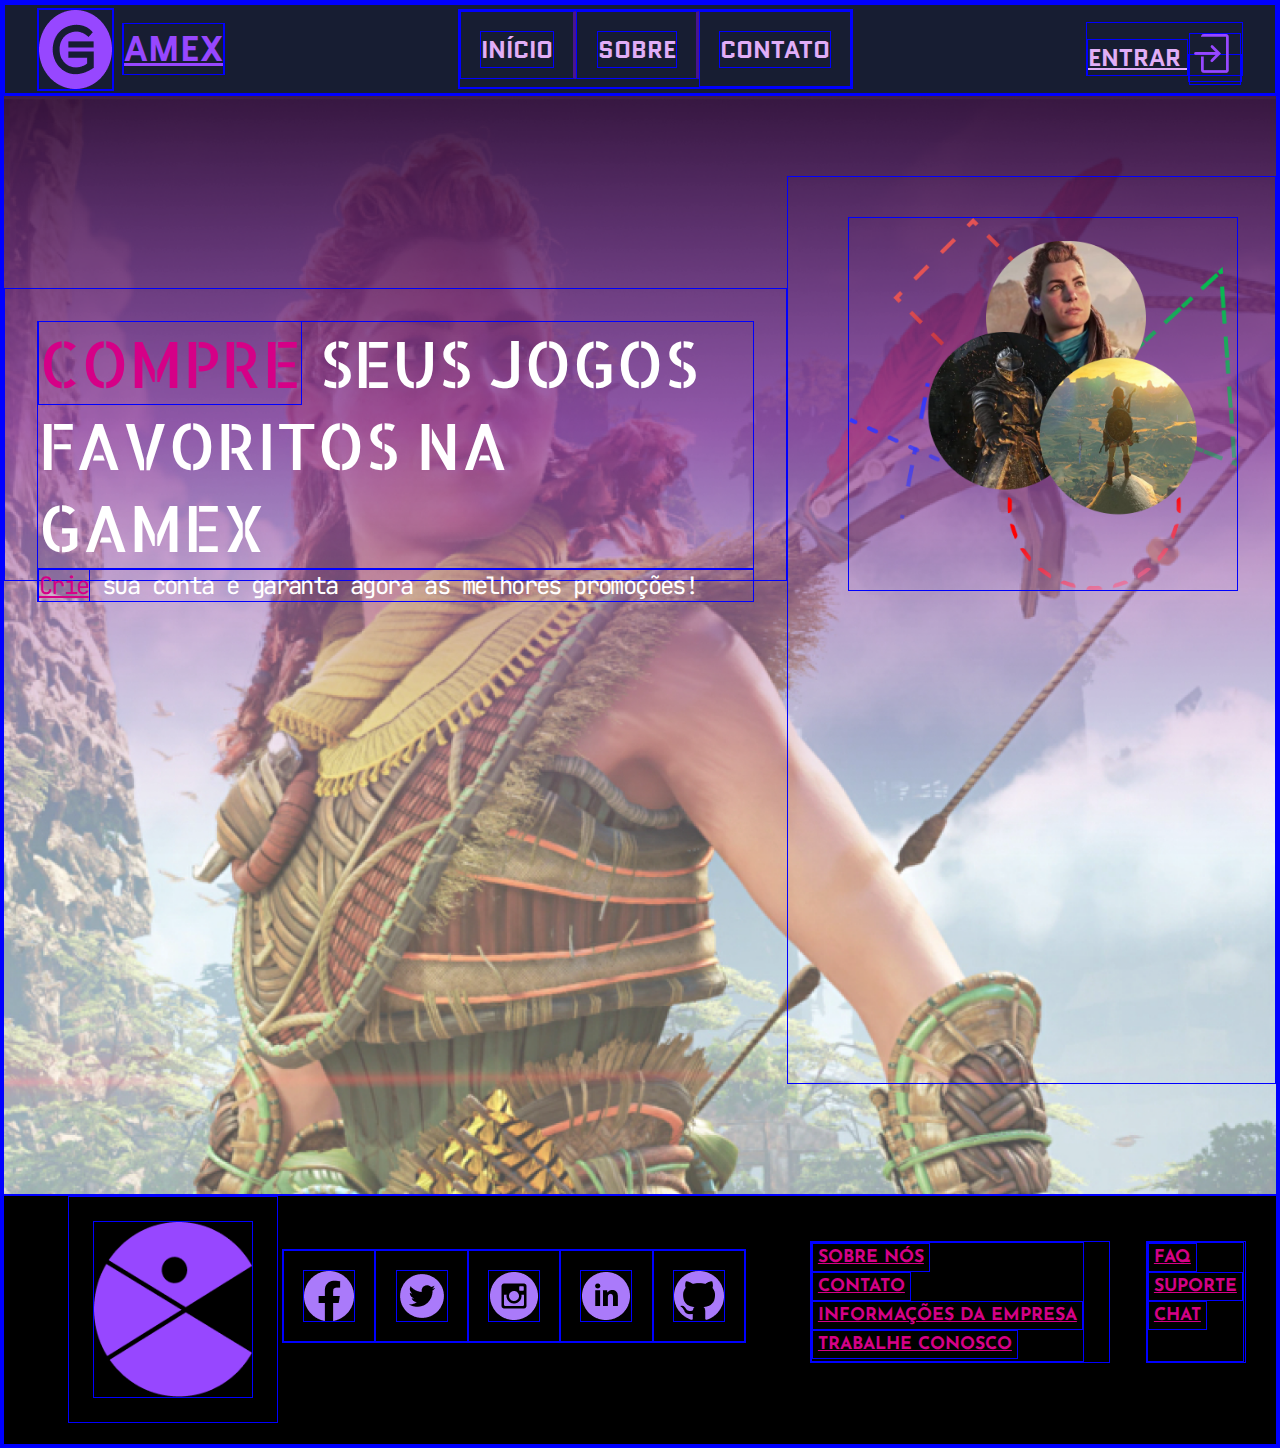
==== commit 03b89289: "Realizado manuntenção de layouts para desktop" ====
--- a/index.html
+++ b/index.html
@@ -77,7 +77,7 @@
         </header>
 
         <section class="conteudo-text">
-            <div class="col-5 text1 allerta aumenta-txt">
+            <div class="col- text1 allerta aumenta-txt">
                 <h1 class="">
                     <span>COMPRE</span> SEUS JOGOS FAVORITOS NA GAMEX
                 </h1>
--- a/styles.css
+++ b/styles.css
@@ -424,8 +424,7 @@
 @media (max-width: 818px) {
     .diminuir-width {
         height: 400px;
-        width: 300px;
-        margin-top: 30rem;
+        width: 100%;
     }
     .aumentar-img {
         width: 400px;
@@ -450,6 +449,30 @@
         width: 30rem;
         text-align: center;
     }
+    .img-game {
+        /* background-color: #9747FF; */
+        justify-content: center;
+        align-items: center;
+        display: grid;
+    }
+    .conteudo-text {
+        border: 1px solid red;
+        display: grid;
+        justify-content: center;
+        align-items: center;
+    }
+    .text1 {
+        margin-left: 0;
+        display: grid;
+        justify-content: center;
+        align-items: center;
+    }
+    .img-game .img-principal {
+        top: -200px;
+        width: 50%;
+        display: grid;
+        left: 12rem;
+    }
 }
 
 
@@ -580,6 +603,13 @@
     }
 }
 
+@media (min-width: 940px) {
+    #conteudo-footer2 span {
+        display: none;
+        /* background-color: #9747FF; */
+    }
+}
+
 @media (max-width: 817px) {
     #conteudo-footer {
         left: 200px;
@@ -598,29 +628,13 @@
     #footer {
         padding-left: 0px;
     }
-    .text1 {
-        margin-left: 0;
-        left: 8rem;
-    }
-    .img-game .img-principal {
-        left: -10rem;
-        padding-top: 0;
-    }
-}
-
-@media (min-width: 940px) {
-    #conteudo-footer2 span {
-        display: none;
-        /* background-color: #9747FF; */
-    }
 }
 
 @media (max-width: 690px) {
     .text1 {
         width: 100%;
-        left: 5rem;
-        display: block;
-        margin: 11.7rem 20px 0px 8rem;
+        display: grid;
+        margin-top: -25rem;
     }
     .text1 h1 {
         font-size: 2rem;
@@ -638,8 +652,18 @@
     .img-game .img-principal {
         /* background-color: #49158d; */
         left: 9rem;
-        width: 90%;
-        top: 12rem;
+        width: 50%;
+    }
+    .img-game {
+        /* background-color: red; */
+        width: 100%;
+        margin-top: 40rem;
+    }
+    .conteudo-text {
+        /* border: 1px solid red; */
+        justify-content: center;
+        align-items: center;
+        display: grid;
     }
     #conteudo-footer {
         left: 17rem;
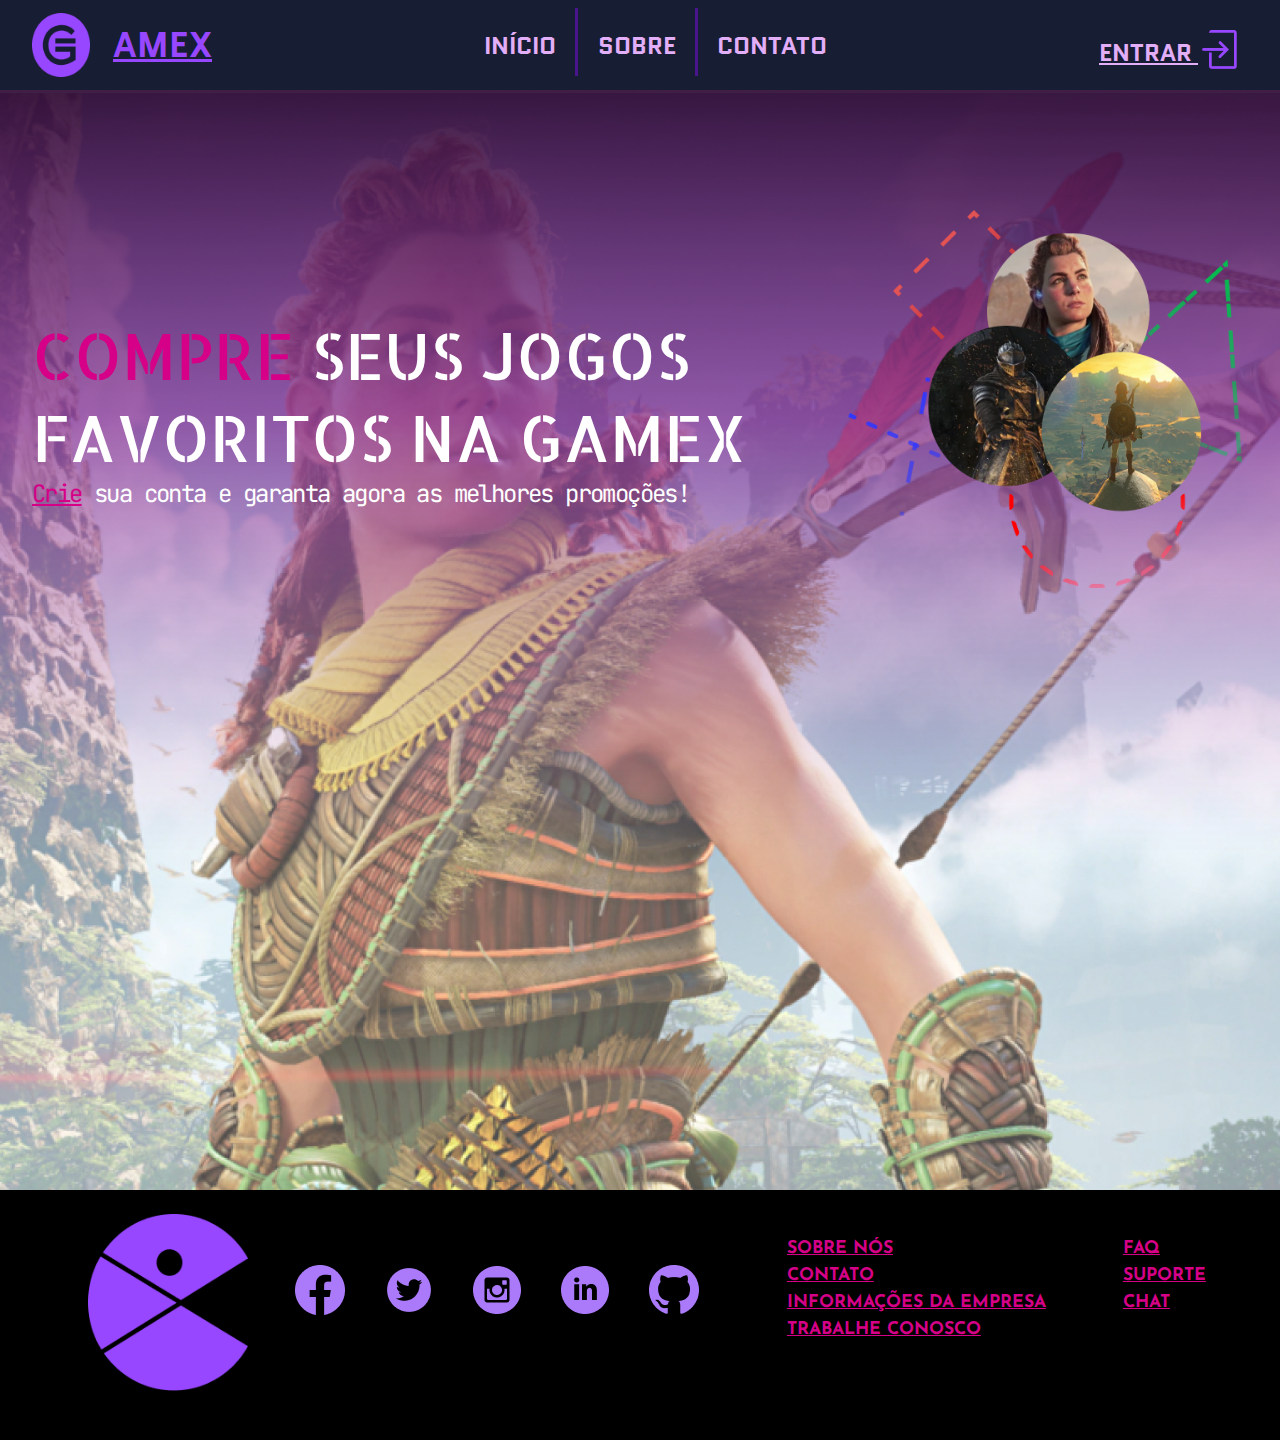
==== commit 6ffbbabe: "Site principal finalizado" ====
--- a/index.html
+++ b/index.html
@@ -5,24 +5,16 @@
     <!-- Meta tags Obrigatórias -->
     <meta charset="utf-8">
     <meta name="viewport" content="width=device-width, initial-scale=1, shrink-to-fit=no">
-
     <!-- Bootstrap CSS -->
     <link rel="stylesheet" href="https://stackpath.bootstrapcdn.com/bootstrap/4.1.3/css/bootstrap.min.css" integrity="sha384-MCw98/SFnGE8fJT3GXwEOngsV7Zt27NXFoaoApmYm81iuXoPkFOJwJ8ERdknLPMO" crossorigin="anonymous">
-
     <!-- Font Awesome -->
     <link rel="stylesheet" href="https://use.fontawesome.com/releases/v5.3.1/css/all.css" integrity="sha384-mzrmE5qonljUremFsqc01SB46JvROS7bZs3IO2EmfFsd15uHvIt+Y8vEf7N7fWAU" crossorigin="anonymous">
-
-    <!-- HTML5Shiv -->
-    <!--[if lt IE 9]>
-      <script src="https://oss.maxcdn.com/html5shiv/3.7.2/html5shiv.min.js"></script>
-    <![endif]-->
-
     <!-- Estilo customizado -->
-    <link rel="stylesheet" type="text/css" href="styles.css">
-    <script src="script.js"></script>
+    <link rel="stylesheet" type="text/css" href="css/styles.css">
+    <script src="js/script.js"></script>
 
 
-    <title>Stream Search</title>
+    <title>GameX</title>
 </head>
 
 <body>
@@ -31,7 +23,9 @@
         <header id="header">
             <nav id="navbar">
                 <div class="icon">
-                    <img src="images/icon2.png">
+                    <a href="index.html">
+                        <img src="images/icon2.png">
+                    </a>
                 </div>
                 <div class="logo">
                     <a href="" class="quantico">
@@ -57,7 +51,7 @@
                         <a href="" class="img-login"><img src="images/icon-login.png"></a>
                     </div>
                 </div>
-
+                <!-- Para menu responsivo -->
                 <div id="menu-responsivo" class="menu-">
                     <a href="">Início</a>
                     <a href="">Sobre</a>
--- a/css/styles.css
+++ b/css/styles.css
@@ -0,0 +1,766 @@
+@import url('https://fonts.googleapis.com/css2?family=Allerta+Stencil&family=JetBrains+Mono:ital,wght@0,500;1,500&family=Josefin+Sans:ital,wght@0,300;0,400;0,500;1,600&family=Overpass+Mono:wght@600;700&family=Quantico:ital,wght@0,400;0,700;1,400&family=VT323&display=swap');
+
+/* fonts */
+
+.allerta {
+    font-family: 'Allerta Stencil', sans-serif;
+}
+
+.jet {
+    font-family: 'JetBrains Mono', monospace;
+}
+
+.josefin {
+    font-family: 'Josefin Sans', sans-serif;
+}
+
+.overpass {
+    font-family: 'Overpass Mono', monospace;
+}
+
+.quantico {
+    font-family: 'Quantico', sans-serif;
+    font-weight: 700;
+}
+
+.vt {
+    font-family: 'VT323', monospace;
+}
+
+
+/* body */
+
+* {
+    margin: 0;
+    padding: 0;
+    /* border: 1px solid blue; */
+    box-sizing: border-box;
+    color: white;
+    text-transform: uppercase;
+}
+
+*,
+ :before,
+ :after {
+    box-sizing: border-box;
+}
+
+.degrade {
+    background-color: linear-gradient(180deg, rgba(47, 10, 53, 0.92) 0%, rgba(132, 43, 147, 0.72) 43.49%, rgba(182, 127, 191, 0.01) 100%);
+}
+
+.container-fluid {
+    padding-left: 0;
+    padding-right: 0;
+}
+
+
+/* navbar */
+
+#navbar {
+    width: 100%;
+    height: 90px;
+    background: #171D32;
+    display: inline-flex;
+    align-items: center;
+}
+
+#navbar ul {
+    list-style: none;
+    overflow: hidden;
+    margin-bottom: 0px;
+}
+
+#navbar ul li {
+    float: left;
+    padding: 1.2rem;
+    transition: all 0.2s;
+}
+
+#navbar ul li:hover {
+    margin-top: 5px;
+}
+
+#navbar ul li a {
+    text-decoration: none;
+    text-align: center;
+    color: #E1AEF7;
+    transition: all 0.5s;
+}
+
+#navbar ul li a:hover {
+    text-decoration: none;
+    text-align: center;
+    color: #9747FF;
+}
+
+.menu- {
+    display: none;
+}
+
+.menu {
+    display: flex;
+    position: relative;
+    align-items: center;
+    justify-content: center;
+    margin: auto;
+    font-size: 1.5rem;
+    font-weight: 700;
+}
+
+.icon {
+    position: relative;
+    margin-left: 2rem;
+}
+
+.icon a img {
+    width: 80%;
+}
+
+.login {
+    position: relative;
+    margin-right: 2rem;
+}
+
+.logo {
+    font-size: 2.2rem;
+    color: #9747FF;
+    margin-left: 0.50rem;
+}
+
+.logo a {
+    font-size: 2.2rem;
+    color: #9747FF;
+    transition: all 0.5s;
+}
+
+.logo a:hover {
+    font-size: 2.2rem;
+    color: #E1AEF7;
+    text-decoration: none;
+}
+
+.login a {
+    color: #E1AEF7;
+    transition: all 0.2s;
+    font-size: 1.5rem;
+}
+
+.login a:hover {
+    color: #9747FF;
+    text-decoration: none;
+}
+
+.img-login {
+    position: relative;
+    top: 10px;
+}
+
+.checkbtn {
+    font-size: 3rem;
+    float: right;
+    color: #49158d;
+    cursor: pointer;
+    display: none;
+}
+
+.aparece-menu {
+    display: none;
+}
+
+.aparece {
+    display: none;
+}
+
+.menu-toggle {
+    display: none;
+}
+
+
+/* efeitos */
+
+.border-menu {
+    border-right: 3px solid #49158d;
+    height: 4.2rem;
+}
+
+
+/* conteudo */
+
+.conteudo-text {
+    display: flex;
+    height: 1100px;
+    background-image: url(../images/body-horizon2.png);
+    background-size: cover;
+    background-position: center;
+}
+
+.text1 {
+    margin-top: 12rem;
+    padding: 2rem;
+    height: 293px;
+}
+
+.text1 h1 {
+    font-size: 4rem;
+    font-weight: 400;
+}
+
+.text1 span {
+    color: rgb(213, 0, 135);
+}
+
+.text1 p {
+    font-size: 1.5rem;
+    text-transform: none;
+    letter-spacing: -0.1rem;
+}
+
+.text1 p a {
+    font-size: 1.5rem;
+    text-transform: none;
+    letter-spacing: -0.1rem;
+    color: rgb(213, 0, 135);
+    text-decoration: underline;
+    transition: all 0.3s;
+}
+
+.text1 p a:hover {
+    font-size: 1.5rem;
+    text-transform: none;
+    letter-spacing: -0.1rem;
+    color: rgb(170, 69, 221);
+    text-decoration: none;
+    background-color: #fff;
+    border-radius: 10px;
+    padding: 10px;
+}
+
+.img-game {
+    margin-top: 5rem;
+    height: 908px;
+}
+
+
+/* footer */
+
+#footer {
+    height: 250px;
+    background: #000;
+    padding-left: 20rem;
+}
+
+#img-footer {
+    display: inline-flex;
+    padding: 1.5rem;
+}
+
+#icons-redes {
+    display: inline-flex;
+    position: relative;
+    top: -80px;
+}
+
+#icons-redes a {
+    padding: 1.2rem;
+    position: relative;
+}
+
+img {
+    vertical-align: bottom;
+}
+
+#conteudo-footer {
+    width: 300px;
+    height: 122px;
+    display: inline-flex;
+    position: absolute;
+    margin-top: 2.8rem;
+    margin-left: 4rem;
+    font-size: 1.1rem;
+}
+
+#conteudo-footer p a {
+    color: rgb(213, 0, 135);
+    display: inline-flex;
+    padding: 5px;
+    font-weight: 700;
+    transition: all 0.5s;
+}
+
+#conteudo-footer p a:hover {
+    margin-left: 10px;
+    color: #9747FF;
+    text-decoration: none;
+    background-color: #fff;
+    border-radius: 10px;
+    box-shadow: 2px 2px 5px rgb(213, 0, 135);
+}
+
+#conteudo-footer2 {
+    width: 100px;
+    height: 122px;
+    display: inline-flex;
+    margin-top: 2.8rem;
+    float: right;
+    margin-left: 25rem;
+    font-size: 1.1rem;
+    position: absolute;
+}
+
+#conteudo-footer2 p a {
+    color: rgb(213, 0, 135);
+    display: inline-flex;
+    padding: 5px;
+    font-weight: 700;
+    transition: all 0.5s;
+}
+
+#conteudo-footer2 p a:hover {
+    margin-left: 10px;
+    color: #9747FF;
+    text-decoration: none;
+    background-color: #fff;
+    border-radius: 10px;
+    box-shadow: 2px 2px 5px rgb(213, 0, 135);
+}
+
+#conteudo-footer2 p span a {
+    color: rgb(213, 0, 135);
+    display: inline-flex;
+    padding: 5px;
+    font-weight: 700;
+    transition: all 0.5s;
+}
+
+#conteudo-footer2 p span a:hover {
+    margin-left: 10px;
+    color: #9747FF;
+    text-decoration: none;
+    background-color: #fff;
+    border-radius: 10px;
+    box-shadow: 2px 2px 5px rgb(213, 0, 135);
+}
+
+#border {
+    border: 4px solid #f74df7;
+    height: 30px;
+    display: inline-flex;
+}
+
+
+/* media queries */
+
+.col-1 {
+    width: 8.33%;
+}
+
+.col-2 {
+    width: 16.66%;
+}
+
+.col-3 {
+    width: 25%;
+}
+
+.col-4 {
+    width: 33.33%;
+}
+
+.col-5 {
+    width: 41.66%;
+}
+
+.col-6 {
+    width: 50%;
+}
+
+.col-7 {
+    width: 58.33%;
+}
+
+.col-8 {
+    width: 66.66%;
+}
+
+.col-9 {
+    width: 75%;
+}
+
+.col-10 {
+    width: 83.33%;
+}
+
+.col-11 {
+    width: 91.66%;
+}
+
+.col-12 {
+    width: 100%;
+}
+
+
+/* IMG DO CONTEÚDO PRINCIPAL */
+
+@media screen and (max-width: 1693px) {
+    .diminui-img {
+        width: 90%;
+    }
+}
+
+@media screen and (max-width: 1293px) {
+    .diminui-img2 {
+        width: 80%;
+        top: 40px;
+        left: 60px;
+        position: relative;
+    }
+}
+
+@media (max-width: 1262px) {
+    .diminui-img3 {
+        top: 80px;
+        position: relative;
+    }
+}
+
+@media (max-width: 818px) {
+    .diminuir-width {
+        height: 400px;
+        width: 100%;
+    }
+    .aumentar-img {
+        width: 400px;
+        left: -250px;
+    }
+    .aumenta-txt {
+        font-size: 3rem;
+        width: 900px;
+        display: block;
+        position: relative;
+        margin-left: 8rem;
+        margin-top: 15rem;
+        height: 300px;
+    }
+    .aumenta-txt h1 {
+        font-size: 3rem;
+        width: 30rem;
+        text-align: center;
+    }
+    .aumenta-txt p {
+        font-size: 1.5rem;
+        width: 30rem;
+        text-align: center;
+    }
+    .img-game {
+        justify-content: center;
+        align-items: center;
+        display: grid;
+    }
+    .conteudo-text {
+        display: grid;
+        justify-content: center;
+        align-items: center;
+    }
+    .text1 {
+        margin-left: 0;
+        display: grid;
+        justify-content: center;
+        align-items: center;
+    }
+    .img-game .img-principal {
+        top: -200px;
+        width: 50%;
+        display: grid;
+        left: 12rem;
+    }
+}
+
+
+/* responsivo footer e tela */
+
+@media (max-width: 1615px) {
+    #img-footer img {
+        width: 10rem;
+    }
+    #img-footer {
+        margin-left: -10rem;
+    }
+}
+
+@media (max-width: 1419px) {
+    #img-footer img {
+        width: 10rem;
+    }
+    #img-footer {
+        margin-left: -13rem;
+    }
+}
+
+@media (max-width: 1311px) {
+    #img-footer img {
+        width: 10rem;
+    }
+    #img-footer {
+        margin-left: -16rem;
+    }
+}
+
+@media (max-width: 1237px) {
+    #img-footer img {
+        width: 10rem;
+    }
+    #img-footer {
+        margin-left: -20rem;
+    }
+}
+
+@media (max-width: 1183px) {
+    #img-footer img {
+        width: 10rem;
+        display: none;
+    }
+    #icons-redes {
+        top: 50px;
+    }
+}
+
+@media (max-width: 1183px) {
+    #img-footer img {
+        display: block;
+        width: 0px;
+    }
+    #img-footer {
+        width: 0px;
+        margin-left: 0;
+        display: none;
+    }
+    #icons-redes {
+        top: 50px;
+        left: -10rem;
+    }
+    .links {
+        display: none;
+    }
+    #conteudo-footer {
+        margin-left: -8rem;
+    }
+    #conteudo-footer2 {
+        margin-left: 14rem;
+    }
+}
+
+@media (max-width: 1035px) {
+    .retira {
+        display: none;
+    }
+    #icons-redes {
+        top: 50px;
+        width: 350px;
+        display: none;
+    }
+    #icons-redes a img {
+        display: none;
+        top: 50px;
+        width: 0px;
+    }
+    #icons-redes .links {
+        display: block;
+        border-radius: 30px;
+        left: -20rem;
+        font-family: 'VT323', monospace;
+        font-size: 1.5rem;
+    }
+    #icons-redes .links:hover {
+        display: block;
+        border-radius: 30px;
+        left: -20rem;
+        font-family: 'VT323', monospace;
+        text-decoration: none;
+    }
+    .img-game .img-principal {
+        padding-top: 10rem;
+    }
+}
+
+@media (max-width: 917px) {
+    #conteudo-footer {
+        margin-left: -90px;
+    }
+    #conteudo-footer2 {
+        left: 280px;
+    }
+}
+
+@media (min-width: 940px) {
+    #conteudo-footer2 span {
+        display: none;
+    }
+}
+
+@media (max-width: 817px) {
+    #conteudo-footer {
+        left: 200px;
+    }
+    #conteudo-footer2 {
+        left: 200px;
+    }
+    #icons-redes .links {
+        display: none;
+        left: -25rem;
+        width: 0px;
+    }
+    #footer {
+        padding-left: 0px;
+    }
+}
+
+@media (max-width: 690px) {
+    .text1 {
+        width: 100%;
+        display: grid;
+        margin-top: -25rem;
+    }
+    .text1 h1 {
+        font-size: 2rem;
+        width: 100%;
+    }
+    .text1 p {
+        font-size: 1.3rem;
+        width: 100%;
+    }
+    .aumenta-txt {
+        position: absolute;
+    }
+    .img-game .img-principal {
+        left: 7rem;
+        width: 50%;
+    }
+    .img-game {
+        width: 100%;
+        margin-top: 40rem;
+    }
+    .conteudo-text {
+        justify-content: center;
+        align-items: center;
+        display: grid;
+    }
+    #conteudo-footer {
+        left: 17rem;
+        width: min-content;
+    }
+    #conteudo-footer p {
+        font-size: 1rem;
+        margin-left: inherit;
+    }
+    #conteudo-footer2 {
+        left: 17rem;
+        width: min-content;
+        margin-left: inherit;
+    }
+}
+
+@media (max-width: 830px) {
+    .logo {
+        display: none;
+    }
+    .icon img {
+        width: 50px;
+    }
+}
+
+@media (max-width: 700px) {
+    .menu-toggle {
+        display: block;
+        cursor: pointer;
+    }
+    #navbar ul {
+        display: none;
+    }
+    .login {
+        display: none;
+    }
+    .menu-responsivo {
+        display: block;
+        margin-top: 15rem;
+        width: 20rem;
+        background: #171D32;
+        height: 300px;
+        border-bottom-left-radius: 40px;
+        box-shadow: -2px 1px 10px #49158d;
+    }
+    .menu-responsivo a {
+        display: block;
+        border-right: 3px solid #49158d;
+        float: none;
+        padding: 20px;
+        color: #9747FF;
+        text-decoration: none;
+        transition: all 0.5s;
+        font-family: 'Quantico', sans-serif;
+        font-weight: 700;
+    }
+    .menu-responsivo a:hover {
+        font-size: 1.2rem;
+        text-decoration: none;
+        color: #9747FF;
+        background-color: #fff;
+    }
+    .menu-responsivo a img {
+        display: block;
+    }
+}
+
+
+/* detalhe de menu responsivo */
+
+@media screen and (min-width: 700px) {
+    #menu-responsivo {
+        display: none !important;
+    }
+}
+
+
+/* celulares */
+
+@media (max-width: 430px) {
+    .text1 h1 {
+        font-size: 2.8rem;
+        margin-top: -0.90rem;
+        width: 100%;
+    }
+    .text1 {
+        width: 100%;
+        text-align: center;
+        justify-content: center;
+        align-items: center;
+        display: grid;
+    }
+    .text1 p {
+        width: 100%;
+        text-align: center;
+        margin-left: 0;
+        display: grid;
+    }
+    .img-game {
+        display: grid;
+        justify-content: center;
+        align-items: center;
+        width: 100%;
+    }
+    .img-game .img-principal {
+        left: 0rem;
+        width: 100%;
+    }
+    #conteudo-footer {
+        width: min-content;
+    }
+    #conteudo-footer p {
+        font-size: 1rem;
+        margin-left: inherit;
+    }
+    #conteudo-footer2 {
+        width: min-content;
+        margin-left: inherit;
+    }
+}